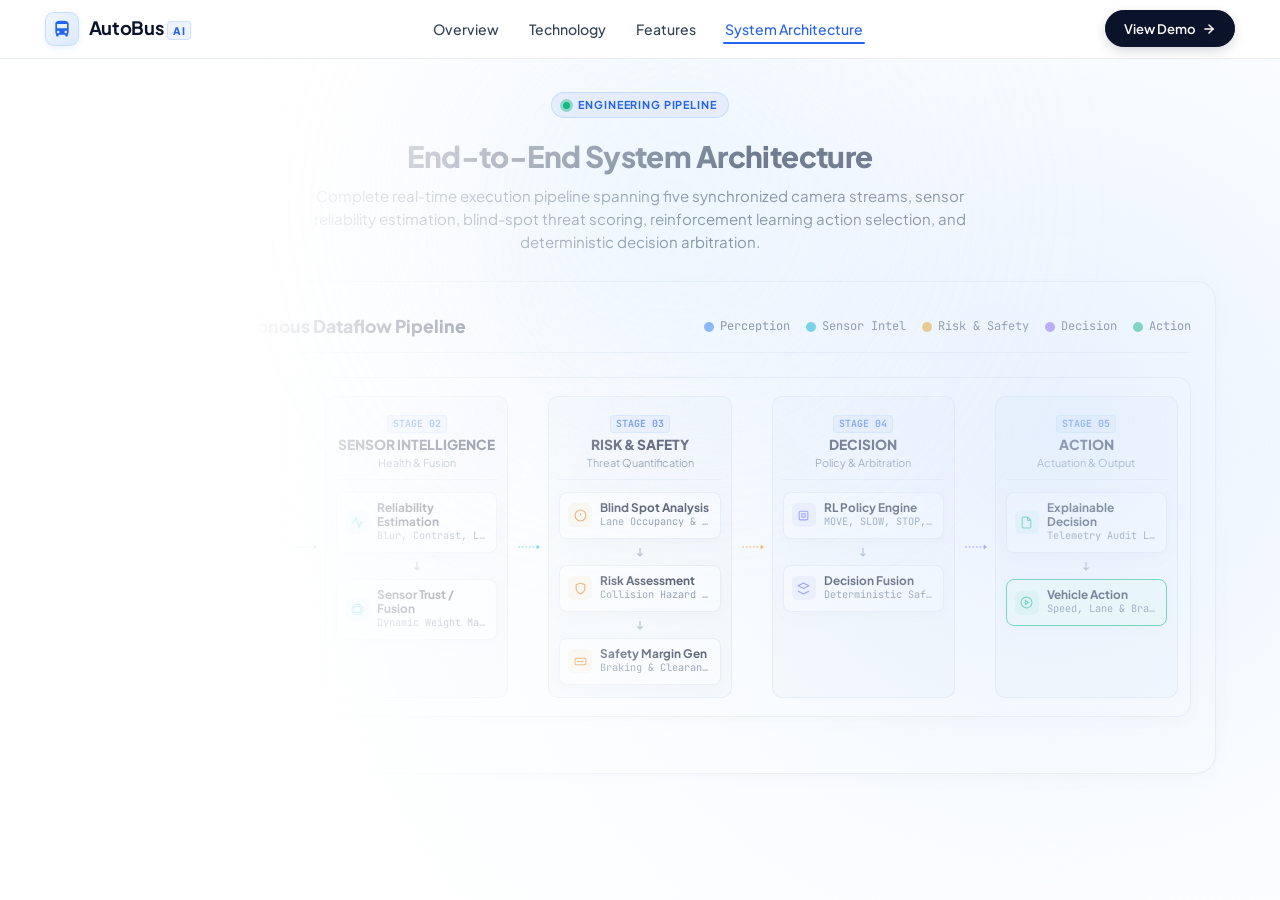
==== web_flask/static/architecture.html @ 1cea5239 "feat: finalised landing page" ====
<!DOCTYPE html>
<html lang="en" class="standalone-page-html">
<head>
  <meta charset="UTF-8">
  <meta name="viewport" content="width=device-width, initial-scale=1.0">
  <title>AutoBus AI — End-to-End System Architecture</title>
  <meta name="description" content="End-to-end engineering architecture pipeline for AutoBus AI: 5 camera feeds, YOLOv8 detection, ByteTrack tracking, sensor reliability estimation, trust fusion, blind spot risk, RL policy, decision fusion, and vehicle actuation.">
  <link rel="icon" href="data:image/svg+xml,<svg xmlns=%22http://www.w3.org/2000/svg%22 viewBox=%220 0 24 24%22 fill=%22%232563eb%22><path d=%22M4 16c0 .88.39 1.67 1 2.22V20c0 .55.45 1 1 1h1c.55 0 1-.45 1-1v-1h8v1c0 .55.45 1 1 1h1c.55 0 1-.45 1-1v-1.78c.61-.55 1-1.34 1-2.22V6c0-3.5-3.58-4-8-4s-8 .5-8 4v10zm3.5 1c-.83 0-1.5-.67-1.5-1.5S6.67 14 7.5 14s1.5.67 1.5 1.5S8.33 17 7.5 17zm9 0c-.83 0-1.5-.67-1.5-1.5s.67-1.5 1.5-1.5 1.5.67 1.5 1.5-.67 1.5-1.5 1.5zm1.5-6H6V6h12v5z%22/></svg>">
  <link rel="preconnect" href="https://fonts.googleapis.com">
  <link rel="preconnect" href="https://fonts.gstatic.com" crossorigin>
  <link href="https://fonts.googleapis.com/css2?family=JetBrains+Mono:wght@400;500;600;700&family=Plus+Jakarta+Sans:wght@300;400;500;600;700;800&display=swap" rel="stylesheet">
  <link rel="stylesheet" href="css/style.css">
  <style>
    /* Dedicated Architecture Page Enhancements */
    .arch-flow-diagram-wrapper {
      background: #ffffff;
      border: 1px solid var(--border-subtle);
      border-radius: 20px;
      padding: 32px 24px;
      box-shadow: var(--shadow-subtle);
      margin-bottom: 48px;
    }
    .arch-stage-banner {
      display: flex;
      align-items: center;
      justify-content: space-between;
      margin-bottom: 24px;
      padding-bottom: 12px;
      border-bottom: 1px solid var(--border-subtle);
    }
    .arch-stage-banner-title {
      font-size: 1.1rem;
      font-weight: 800;
      color: var(--text-primary);
      display: flex;
      align-items: center;
      gap: 10px;
    }
    .arch-legend-bar {
      display: flex;
      gap: 16px;
      align-items: center;
    }
    .legend-item {
      display: flex;
      align-items: center;
      gap: 6px;
      font-size: 0.75rem;
      font-family: var(--font-mono);
      color: var(--text-secondary);
    }
    .legend-dot {
      width: 10px;
      height: 10px;
      border-radius: 50%;
    }
    .legend-dot.blue { background: #3b82f6; }
    .legend-dot.cyan { background: #06b6d4; }
    .legend-dot.amber { background: #f59e0b; }
    .legend-dot.violet { background: #8b5cf6; }
    .legend-dot.emerald { background: #10b981; }

    /* Extended Stage Cards for Standalone Architecture */
    .arch-full-grid {
      display: grid;
      grid-template-columns: repeat(5, 1fr);
      gap: 16px;
      align-items: stretch;
      margin-bottom: 32px;
    }
    @media (max-width: 1024px) {
      .arch-full-grid {
        grid-template-columns: 1fr;
      }
    }
  </style>
</head>
<body class="standalone-page">
  <div class="page-background"></div>

  <!-- Navbar -->
  <header class="navbar">
    <a href="/" class="nav-brand">
      <div class="brand-icon-wrapper">
        <svg viewBox="0 0 24 24" fill="currentColor">
          <path d="M4 16c0 .88.39 1.67 1 2.22V20c0 .55.45 1 1 1h1c.55 0 1-.45 1-1v-1h8v1c0 .55.45 1 1 1h1c.55 0 1-.45 1-1v-1.78c.61-.55 1-1.34 1-2.22V6c0-3.5-3.58-4-8-4s-8 .5-8 4v10zm3.5 1c-.83 0-1.5-.67-1.5-1.5S6.67 14 7.5 14s1.5.67 1.5 1.5S8.33 17 7.5 17zm9 0c-.83 0-1.5-.67-1.5-1.5s.67-1.5 1.5-1.5 1.5.67 1.5 1.5-.67 1.5-1.5 1.5zm1.5-6H6V6h12v5z"/>
        </svg>
      </div>
      <span class="brand-text">AutoBus <span class="brand-ai-badge">AI</span></span>
    </a>

    <nav>
      <ul class="nav-links">
        <li><a href="/" class="nav-link">Overview</a></li>
        <li><a href="/static/technology.html" class="nav-link">Technology</a></li>
        <li><a href="/static/features.html" class="nav-link">Features</a></li>
        <li><a href="/static/architecture.html" class="nav-link active">System Architecture</a></li>
      </ul>
    </nav>

    <div class="nav-actions">
      <a href="/demo" class="btn-nav-demo">
        <span>View Demo</span>
        <svg viewBox="0 0 24 24" fill="none" stroke="currentColor" stroke-width="2.5" stroke-linecap="round" stroke-linejoin="round">
          <line x1="5" y1="12" x2="19" y2="12"></line>
          <polyline points="12 5 19 12 12 19"></polyline>
        </svg>
      </a>
    </div>
  </header>

  <!-- Main Content -->
  <main class="standalone-container">
    <div class="standalone-header">
      <div class="hero-badge">
        <span class="pulse-dot"></span>
        <span class="badge-text">ENGINEERING PIPELINE</span>
      </div>
      <h1 class="standalone-title">End-to-End System Architecture</h1>
      <p class="standalone-subtitle">
        Complete real-time execution pipeline spanning five synchronized camera streams, sensor reliability estimation, blind-spot threat scoring, reinforcement learning action selection, and deterministic decision arbitration.
      </p>
    </div>

    <!-- Complete Visual 5-Group Pipeline Container -->
    <div class="arch-flow-diagram-wrapper">
      <div class="arch-stage-banner">
        <div class="arch-stage-banner-title">
          <svg width="20" height="20" viewBox="0 0 24 24" fill="none" stroke="currentColor" stroke-width="2.5" color="#2563eb">
            <polyline points="22 12 18 12 15 21 9 3 6 12 2 12"></polyline>
          </svg>
          5-Stage Synchronous Dataflow Pipeline
        </div>
        <div class="arch-legend-bar">
          <span class="legend-item"><span class="legend-dot blue"></span> Perception</span>
          <span class="legend-item"><span class="legend-dot cyan"></span> Sensor Intel</span>
          <span class="legend-item"><span class="legend-dot amber"></span> Risk & Safety</span>
          <span class="legend-item"><span class="legend-dot violet"></span> Decision</span>
          <span class="legend-item"><span class="legend-dot emerald"></span> Action</span>
        </div>
      </div>

      <!-- 5 Major Groups Grid -->
      <div class="arch-pipeline-container" style="display: flex; gap: 8px;">

        <!-- 1. PERCEPTION -->
        <div class="arch-stage-card">
          <div class="arch-stage-header">
            <span class="stage-pill">STAGE 01</span>
            <h4 class="stage-title">PERCEPTION</h4>
            <span class="stage-caption">Multi-View Sensing</span>
          </div>
          <div class="arch-nodes-group">
            <!-- 5 Camera Feeds -->
            <div class="arch-node">
              <div class="node-icon blue">
                <svg viewBox="0 0 24 24" fill="none" stroke="currentColor" stroke-width="2">
                  <circle cx="12" cy="12" r="3"></circle>
                  <path d="M3 7V5a2 2 0 0 1 2-2h2M17 3h2a2 2 0 0 1 2 2v2M21 17v2a2 2 0 0 1-2 2h-2M7 21H5a2 2 0 0 1-2-2v-2"></path>
                </svg>
              </div>
              <div class="node-details">
                <span class="node-name">5 Camera Feeds</span>
                <span class="node-sub">Front, FL, FR, RL, RR</span>
              </div>
            </div>
            <div class="arch-flow-arrow"><svg viewBox="0 0 24 24"><path d="M12 4v16m0 0l-5-5m5 5l5-5" stroke="currentColor" stroke-width="2.5" fill="none"/></svg></div>
            <!-- Object Detection -->
            <div class="arch-node">
              <div class="node-icon blue">
                <svg viewBox="0 0 24 24" fill="none" stroke="currentColor" stroke-width="2">
                  <rect x="3" y="3" width="18" height="18" rx="2"></rect>
                  <circle cx="8.5" cy="8.5" r="1.5"></circle>
                  <polyline points="21 15 16 10 5 21"></polyline>
                </svg>
              </div>
              <div class="node-details">
                <span class="node-name">Object Detection</span>
                <span class="node-sub">YOLOv8 Inference</span>
              </div>
            </div>
            <div class="arch-flow-arrow"><svg viewBox="0 0 24 24"><path d="M12 4v16m0 0l-5-5m5 5l5-5" stroke="currentColor" stroke-width="2.5" fill="none"/></svg></div>
            <!-- Object Tracking -->
            <div class="arch-node">
              <div class="node-icon blue">
                <svg viewBox="0 0 24 24" fill="none" stroke="currentColor" stroke-width="2">
                  <polyline points="22 12 18 12 15 21 9 3 6 12 2 12"></polyline>
                </svg>
              </div>
              <div class="node-details">
                <span class="node-name">Object Tracking</span>
                <span class="node-sub">ByteTrack Association</span>
              </div>
            </div>
          </div>
        </div>

        <!-- Connector 1 -> 2 -->
        <div class="stage-pipeline-arrow">
          <svg viewBox="0 0 60 40" class="flow-svg-line">
            <line x1="5" y1="20" x2="55" y2="20" stroke="#3b82f6" stroke-width="3" stroke-dasharray="5,4" class="anim-flow"/>
            <polygon points="52,14 60,20 52,26" fill="#3b82f6"/>
          </svg>
        </div>

        <!-- 2. SENSOR INTELLIGENCE -->
        <div class="arch-stage-card">
          <div class="arch-stage-header">
            <span class="stage-pill">STAGE 02</span>
            <h4 class="stage-title">SENSOR INTELLIGENCE</h4>
            <span class="stage-caption">Health & Fusion</span>
          </div>
          <div class="arch-nodes-group">
            <!-- Sensor Reliability Estimation -->
            <div class="arch-node">
              <div class="node-icon cyan">
                <svg viewBox="0 0 24 24" fill="none" stroke="currentColor" stroke-width="2">
                  <path d="M22 12h-4l-3 9L9 3l-3 9H2"></path>
                </svg>
              </div>
              <div class="node-details">
                <span class="node-name">Reliability Estimation</span>
                <span class="node-sub">Blur, Contrast, Luminance</span>
              </div>
            </div>
            <div class="arch-flow-arrow"><svg viewBox="0 0 24 24"><path d="M12 4v16m0 0l-5-5m5 5l5-5" stroke="currentColor" stroke-width="2.5" fill="none"/></svg></div>
            <!-- Sensor Trust / Fusion -->
            <div class="arch-node">
              <div class="node-icon cyan">
                <svg viewBox="0 0 24 24" fill="none" stroke="currentColor" stroke-width="2">
                  <circle cx="12" cy="12" r="10"></circle>
                  <circle cx="12" cy="12" r="6"></circle>
                </svg>
              </div>
              <div class="node-details">
                <span class="node-name">Sensor Trust / Fusion</span>
                <span class="node-sub">Dynamic Weight Matrix</span>
              </div>
            </div>
          </div>
        </div>

        <!-- Connector 2 -> 3 -->
        <div class="stage-pipeline-arrow">
          <svg viewBox="0 0 60 40" class="flow-svg-line">
            <line x1="5" y1="20" x2="55" y2="20" stroke="#06b6d4" stroke-width="3" stroke-dasharray="5,4" class="anim-flow"/>
            <polygon points="52,14 60,20 52,26" fill="#06b6d4"/>
          </svg>
        </div>

        <!-- 3. RISK & SAFETY -->
        <div class="arch-stage-card">
          <div class="arch-stage-header">
            <span class="stage-pill">STAGE 03</span>
            <h4 class="stage-title">RISK & SAFETY</h4>
            <span class="stage-caption">Threat Quantification</span>
          </div>
          <div class="arch-nodes-group">
            <!-- Blind Spot Analysis -->
            <div class="arch-node">
              <div class="node-icon amber">
                <svg viewBox="0 0 24 24" fill="none" stroke="currentColor" stroke-width="2">
                  <circle cx="12" cy="12" r="10"></circle>
                  <line x1="12" y1="8" x2="12" y2="12"></line>
                </svg>
              </div>
              <div class="node-details">
                <span class="node-name">Blind Spot Analysis</span>
                <span class="node-sub">Lane Occupancy & TTC</span>
              </div>
            </div>
            <div class="arch-flow-arrow"><svg viewBox="0 0 24 24"><path d="M12 4v16m0 0l-5-5m5 5l5-5" stroke="currentColor" stroke-width="2.5" fill="none"/></svg></div>
            <!-- Risk Assessment -->
            <div class="arch-node">
              <div class="node-icon amber">
                <svg viewBox="0 0 24 24" fill="none" stroke="currentColor" stroke-width="2">
                  <path d="M12 22s8-4 8-10V5l-8-3-8 3v7c0 6 8 10 8 10z"></path>
                </svg>
              </div>
              <div class="node-details">
                <span class="node-name">Risk Assessment</span>
                <span class="node-sub">Collision Hazard Index</span>
              </div>
            </div>
            <div class="arch-flow-arrow"><svg viewBox="0 0 24 24"><path d="M12 4v16m0 0l-5-5m5 5l5-5" stroke="currentColor" stroke-width="2.5" fill="none"/></svg></div>
            <!-- Safety Margin Generation -->
            <div class="arch-node">
              <div class="node-icon amber">
                <svg viewBox="0 0 24 24" fill="none" stroke="currentColor" stroke-width="2">
                  <rect x="2" y="6" width="20" height="12" rx="2"></rect>
                  <line x1="6" y1="12" x2="18" y2="12"></line>
                </svg>
              </div>
              <div class="node-details">
                <span class="node-name">Safety Margin Gen</span>
                <span class="node-sub">Braking & Clearance Buffer</span>
              </div>
            </div>
          </div>
        </div>

        <!-- Connector 3 -> 4 -->
        <div class="stage-pipeline-arrow">
          <svg viewBox="0 0 60 40" class="flow-svg-line">
            <line x1="5" y1="20" x2="55" y2="20" stroke="#f59e0b" stroke-width="3" stroke-dasharray="5,4" class="anim-flow"/>
            <polygon points="52,14 60,20 52,26" fill="#f59e0b"/>
          </svg>
        </div>

        <!-- 4. DECISION -->
        <div class="arch-stage-card">
          <div class="arch-stage-header">
            <span class="stage-pill">STAGE 04</span>
            <h4 class="stage-title">DECISION</h4>
            <span class="stage-caption">Policy & Arbitration</span>
          </div>
          <div class="arch-nodes-group">
            <!-- Reinforcement Learning Policy -->
            <div class="arch-node">
              <div class="node-icon violet">
                <svg viewBox="0 0 24 24" fill="none" stroke="currentColor" stroke-width="2">
                  <rect x="4" y="4" width="16" height="16" rx="2"></rect>
                  <rect x="9" y="9" width="6" height="6"></rect>
                </svg>
              </div>
              <div class="node-details">
                <span class="node-name">RL Policy Engine</span>
                <span class="node-sub">MOVE, SLOW, STOP, CH_L/R</span>
              </div>
            </div>
            <div class="arch-flow-arrow"><svg viewBox="0 0 24 24"><path d="M12 4v16m0 0l-5-5m5 5l5-5" stroke="currentColor" stroke-width="2.5" fill="none"/></svg></div>
            <!-- Decision Fusion -->
            <div class="arch-node">
              <div class="node-icon violet">
                <svg viewBox="0 0 24 24" fill="none" stroke="currentColor" stroke-width="2">
                  <polygon points="12 2 2 7 12 12 22 7 12 2"></polygon>
                  <polyline points="2 17 12 22 22 17"></polyline>
                </svg>
              </div>
              <div class="node-details">
                <span class="node-name">Decision Fusion</span>
                <span class="node-sub">Deterministic Safety Gate</span>
              </div>
            </div>
          </div>
        </div>

        <!-- Connector 4 -> 5 -->
        <div class="stage-pipeline-arrow">
          <svg viewBox="0 0 60 40" class="flow-svg-line">
            <line x1="5" y1="20" x2="55" y2="20" stroke="#6366f1" stroke-width="3" stroke-dasharray="5,4" class="anim-flow"/>
            <polygon points="52,14 60,20 52,26" fill="#6366f1"/>
          </svg>
        </div>

        <!-- 5. ACTION -->
        <div class="arch-stage-card">
          <div class="arch-stage-header">
            <span class="stage-pill">STAGE 05</span>
            <h4 class="stage-title">ACTION</h4>
            <span class="stage-caption">Actuation & Output</span>
          </div>
          <div class="arch-nodes-group">
            <!-- Explainable Decision -->
            <div class="arch-node">
              <div class="node-icon emerald">
                <svg viewBox="0 0 24 24" fill="none" stroke="currentColor" stroke-width="2">
                  <path d="M14 2H6a2 2 0 0 0-2 2v16a2 2 0 0 0 2 2h12a2 2 0 0 0 2-2V8z"></path>
                  <polyline points="14 2 14 8 20 8"></polyline>
                </svg>
              </div>
              <div class="node-details">
                <span class="node-name">Explainable Decision</span>
                <span class="node-sub">Telemetry Audit Log</span>
              </div>
            </div>
            <div class="arch-flow-arrow"><svg viewBox="0 0 24 24"><path d="M12 4v16m0 0l-5-5m5 5l5-5" stroke="currentColor" stroke-width="2.5" fill="none"/></svg></div>
            <!-- Vehicle Action -->
            <div class="arch-node highlight-action">
              <div class="node-icon emerald">
                <svg viewBox="0 0 24 24" fill="none" stroke="currentColor" stroke-width="2">
                  <circle cx="12" cy="12" r="10"></circle>
                  <polygon points="10 8 16 12 10 16 10 8"></polygon>
                </svg>
              </div>
              <div class="node-details">
                <span class="node-name">Vehicle Action</span>
                <span class="node-sub">Speed, Lane & Braking</span>
              </div>
            </div>
          </div>
        </div>

      </div>
    </div>

  </main>
</body>
</html>
---- web_flask/static/css/style.css ----
/* ==============================================================================
   AutoBus AI - Autonomous Urban Bus Perception & Decision System
   Premium Single-Screen Landing Page Styles
   Aesthetic: AI Research / Computer Vision / Future Mobility
   Desktop Target: 100vh Non-Scrollable Single Viewport
   ============================================================================== */

@import url('https://fonts.googleapis.com/css2?family=Plus+Jakarta+Sans:wght@300;400;500;600;700;800&family=JetBrains+Mono:wght@400;500;600&display=swap');

:root {
  /* Color Palette */
  --bg-primary: #ffffff;
  --bg-subtle: #f8fafc;
  --bg-pale-blue: #f0f7ff;
  --bg-haze: rgba(224, 242, 254, 0.45);
  
  --text-primary: #0b132b;
  --text-secondary: #334155;
  --text-muted: #64748b;
  --text-light: #94a3b8;
  
  --border-subtle: rgba(226, 232, 240, 0.85);
  --border-glass: rgba(255, 255, 255, 0.6);
  --border-tech: rgba(59, 130, 246, 0.25);
  
  /* Technology Accents */
  --accent-blue: #2563eb;
  --accent-blue-light: #3b82f6;
  --accent-cyan: #06b6d4;
  --accent-cyan-light: #38bdf8;
  --accent-violet: #6366f1;
  --accent-violet-deep: #7c3aed;
  --accent-emerald: #10b981;
  
  /* Glass Surfaces */
  --glass-white: rgba(255, 255, 255, 0.8);
  --glass-white-card: rgba(255, 255, 255, 0.92);
  --glass-navy: rgba(11, 19, 43, 0.78);
  --glass-navy-border: rgba(99, 102, 241, 0.35);
  
  /* Gradients */
  --grad-primary-btn: linear-gradient(135deg, #1d4ed8 0%, #3b82f6 50%, #6366f1 100%);
  --grad-headline: linear-gradient(135deg, #1d4ed8 0%, #4f46e5 55%, #7c3aed 100%);
  --grad-badge: linear-gradient(135deg, rgba(37, 99, 235, 0.08) 0%, rgba(99, 102, 241, 0.08) 100%);
  --grad-atmospheric: radial-gradient(circle at 82% 48%, rgba(219, 234, 254, 0.65) 0%, rgba(238, 246, 255, 0.35) 35%, #ffffff 70%);
  
  /* Shadows */
  --shadow-subtle: 0 4px 20px -2px rgba(15, 23, 42, 0.04), 0 2px 6px -1px rgba(15, 23, 42, 0.02);
  --shadow-card: 0 10px 25px -4px rgba(15, 23, 42, 0.05), 0 4px 10px -2px rgba(15, 23, 42, 0.02);
  --shadow-primary-btn: 0 8px 24px -4px rgba(37, 99, 235, 0.32);
  
  /* Typography */
  --font-sans: 'Plus Jakarta Sans', -apple-system, BlinkMacSystemFont, 'Segoe UI', Roboto, sans-serif;
  --font-mono: 'JetBrains Mono', monospace;
}

/* ==============================================================================
   RESET & VIEWPORT ENFORCEMENT
   ============================================================================== */

*, *::before, *::after {
  box-sizing: border-box;
  margin: 0;
  padding: 0;
  -webkit-font-smoothing: antialiased;
  -moz-osx-font-smoothing: grayscale;
}

html, body {
  width: 100%;
  min-height: 100vh;
  overflow-x: hidden;
  background-color: var(--bg-primary);
  font-family: var(--font-sans);
  color: var(--text-primary);
  line-height: 1.45;
  position: relative;
  scroll-behavior: smooth;
}

/* Base Atmospheric Mesh Background */
.page-background {
  position: fixed;
  inset: 0;
  background: var(--grad-atmospheric);
  z-index: 0;
  pointer-events: none;
}

.page-background::before {
  content: "";
  position: absolute;
  top: -10%;
  right: 15%;
  width: 65vw;
  height: 65vh;
  background: radial-gradient(circle, rgba(186, 230, 253, 0.25) 0%, rgba(224, 231, 255, 0.15) 40%, transparent 70%);
  filter: blur(60px);
  pointer-events: none;
}

/* Master App Container: Exact 100vh Layout */
.app-container {
  position: relative;
  z-index: 1;
  width: 100%;
  min-height: 100vh;
  display: flex;
  flex-direction: column;
}

/* ==============================================================================
   TOP NAVIGATION
   ============================================================================== */

.navbar {
  width: 100%;
  height: clamp(52px, 6.5vh, 68px);
  padding: 0 clamp(20px, 3.5vw, 48px);
  display: flex;
  align-items: center;
  justify-content: space-between;
  background: rgba(255, 255, 255, 0.92);
  backdrop-filter: blur(16px);
  -webkit-backdrop-filter: blur(16px);
  border-bottom: 1px solid rgba(226, 232, 240, 0.7);
  flex-shrink: 0;
  position: sticky;
  top: 0;
  z-index: 1000;
}

/* Brand */
.nav-brand {
  display: flex;
  align-items: center;
  gap: 10px;
  text-decoration: none;
  cursor: pointer;
}

.brand-icon-wrapper {
  width: 34px;
  height: 34px;
  border-radius: 9px;
  background: linear-gradient(135deg, #eff6ff 0%, #dbeafe 100%);
  border: 1px solid rgba(191, 219, 254, 0.8);
  display: flex;
  align-items: center;
  justify-content: center;
  color: var(--accent-blue);
  box-shadow: 0 2px 8px -2px rgba(37, 99, 235, 0.15);
}

.brand-icon-wrapper svg {
  width: 20px;
  height: 20px;
}

.brand-text {
  font-size: 1.15rem;
  font-weight: 700;
  letter-spacing: -0.02em;
  color: var(--text-primary);
  display: flex;
  align-items: baseline;
  gap: 4px;
}

.brand-ai-badge {
  font-size: 0.65rem;
  font-weight: 800;
  padding: 1px 5px;
  border-radius: 4px;
  background: rgba(37, 99, 235, 0.08);
  color: var(--accent-blue);
  letter-spacing: 0.04em;
  text-transform: uppercase;
  border: 1px solid rgba(191, 219, 254, 0.7);
}

/* Nav Menu Items */
.nav-links {
  display: flex;
  align-items: center;
  gap: clamp(14px, 2vw, 32px);
  list-style: none;
}

.nav-link {
  font-size: 0.88rem;
  font-weight: 500;
  color: var(--text-secondary);
  text-decoration: none;
  transition: all 0.2s ease;
  position: relative;
  padding: 6px 2px;
  cursor: pointer;
}

.nav-link:hover, .nav-link.active {
  color: var(--accent-blue);
}

.nav-link::after {
  content: "";
  position: absolute;
  bottom: 0;
  left: 0;
  width: 0%;
  height: 2px;
  background: var(--accent-blue);
  border-radius: 2px;
  transition: width 0.2s cubic-bezier(0.16, 1, 0.3, 1);
}

.nav-link:hover::after, .nav-link.active::after {
  width: 100%;
}

/* Right CTA */
.nav-actions {
  display: flex;
  align-items: center;
  gap: 12px;
}

.btn-nav-demo {
  display: inline-flex;
  align-items: center;
  gap: 6px;
  padding: clamp(6px, 0.9vh, 9px) clamp(14px, 1.4vw, 20px);
  border-radius: 9999px;
  background: var(--text-primary);
  color: #ffffff;
  font-size: 0.82rem;
  font-weight: 600;
  text-decoration: none;
  border: 1px solid var(--text-primary);
  box-shadow: 0 4px 14px -3px rgba(11, 19, 43, 0.25);
  transition: all 0.25s ease;
  cursor: pointer;
}

.btn-nav-demo:hover {
  background: #1e293b;
  transform: translateY(-1px);
  box-shadow: 0 6px 18px -3px rgba(11, 19, 43, 0.32);
}

.btn-nav-demo svg {
  width: 14px;
  height: 14px;
  transition: transform 0.2s ease;
}

.btn-nav-demo:hover svg {
  transform: translateX(3px);
}

/* ==============================================================================
   HERO AREA (TWO-COLUMN SPLIT: CONTENT LEFT, 16:9 VIDEO RIGHT)
   ============================================================================== */

.hero-section {
  flex: none;
  width: 100%;
  height: calc(100vh - clamp(52px, 6.5vh, 68px));
  max-height: calc(100vh - clamp(52px, 6.5vh, 68px));
  display: flex;
  flex-direction: row;
  align-items: stretch;
  justify-content: space-between;
  position: relative;
  overflow: hidden;
}

/* ==============================================================================
   LEFT HERO: CONTENT & INTELLIGENCE FEATURES (~42-45%)
   ============================================================================== */

.hero-left-wrapper {
  position: relative;
  z-index: 100;
  flex: 0 0 clamp(400px, 44vw, 560px);
  max-width: 560px;
  min-width: 380px;
  height: 100%;
  display: flex;
  flex-direction: column;
  justify-content: center;
  padding: clamp(12px, 2.5vh, 28px) clamp(24px, 3.5vw, 48px);
  background: transparent;
  pointer-events: auto;
}

/* Category Badge */
.hero-badge {
  display: inline-flex;
  align-items: center;
  gap: 8px;
  padding: clamp(3px, 0.5vh, 5px) clamp(10px, 0.9vw, 13px);
  background: var(--grad-badge);
  border: 1px solid rgba(191, 219, 254, 0.85);
  border-radius: 9999px;
  width: fit-content;
  margin-bottom: clamp(10px, 1.8vh, 18px);
  backdrop-filter: blur(8px);
}

.pulse-dot {
  width: 7px;
  height: 7px;
  border-radius: 50%;
  background-color: var(--accent-emerald);
  position: relative;
}

.pulse-dot::after {
  content: "";
  position: absolute;
  inset: -3px;
  border-radius: 50%;
  background-color: rgba(16, 185, 129, 0.4);
  animation: pulse-ring 2s cubic-bezier(0.24, 0, 0.38, 1) infinite;
}

@keyframes pulse-ring {
  0% { transform: scale(0.9); opacity: 0.8; }
  50% { transform: scale(2.0); opacity: 0; }
  100% { transform: scale(2.0); opacity: 0; }
}

.badge-text {
  font-size: clamp(0.68rem, 0.75vw, 0.76rem);
  font-weight: 700;
  letter-spacing: 0.08em;
  color: var(--accent-blue);
  text-transform: uppercase;
}

/* Main Headline */
.hero-title {
  font-size: clamp(2rem, 3.2vw, 3.2rem);
  font-weight: 800;
  line-height: 1.08;
  letter-spacing: -0.035em;
  color: var(--text-primary);
  margin-bottom: clamp(10px, 1.8vh, 16px);
}

.hero-title-line {
  display: block;
}

.gradient-text {
  background: var(--grad-headline);
  -webkit-background-clip: text;
  -webkit-text-fill-color: transparent;
  display: inline-block;
}

/* Supporting Paragraph */
.hero-description {
  font-size: clamp(0.85rem, 0.95vw, 0.96rem);
  color: var(--text-secondary);
  line-height: 1.5;
  font-weight: 400;
  margin-bottom: clamp(14px, 2.4vh, 22px);
  max-width: 520px;
}

/* Action Buttons */
.hero-actions {
  display: flex;
  align-items: center;
  gap: clamp(10px, 1vw, 14px);
  margin-bottom: clamp(14px, 2.5vh, 24px);
}

.btn-primary {
  display: inline-flex;
  align-items: center;
  gap: 8px;
  padding: clamp(8px, 1.1vh, 12px) clamp(16px, 1.6vw, 24px);
  border-radius: 9999px;
  background: var(--grad-primary-btn);
  color: #ffffff;
  font-size: clamp(0.82rem, 0.88vw, 0.92rem);
  font-weight: 600;
  text-decoration: none;
  border: none;
  box-shadow: var(--shadow-primary-btn);
  transition: all 0.25s cubic-bezier(0.16, 1, 0.3, 1);
  cursor: pointer;
}

.btn-primary:hover {
  transform: translateY(-2px);
  box-shadow: 0 12px 28px -4px rgba(37, 99, 235, 0.45);
}

.btn-primary svg {
  width: 15px;
  height: 15px;
  transition: transform 0.2s ease;
}

.btn-primary:hover svg {
  transform: translateX(4px);
}

.btn-secondary {
  display: inline-flex;
  align-items: center;
  gap: 8px;
  padding: clamp(8px, 1.1vh, 12px) clamp(16px, 1.6vw, 24px);
  border-radius: 9999px;
  background: rgba(255, 255, 255, 0.9);
  color: var(--text-primary);
  font-size: clamp(0.82rem, 0.88vw, 0.92rem);
  font-weight: 600;
  text-decoration: none;
  border: 1px solid var(--border-subtle);
  box-shadow: var(--shadow-subtle);
  backdrop-filter: blur(8px);
  transition: all 0.25s ease;
  cursor: pointer;
}

.btn-secondary:hover {
  background: #ffffff;
  border-color: rgba(148, 163, 184, 0.6);
  transform: translateY(-2px);
  box-shadow: var(--shadow-card);
}

/* Feature Cards 2x2 Grid (Ultra-Compact Viewport Fit) */
.feature-grid {
  display: grid;
  grid-template-columns: repeat(2, 1fr);
  gap: clamp(8px, 1vh, 12px);
  max-width: 520px;
}

.feature-card {
  background: var(--glass-white-card);
  backdrop-filter: blur(12px);
  -webkit-backdrop-filter: blur(12px);
  border: 1px solid var(--border-subtle);
  border-radius: 11px;
  padding: clamp(8px, 1.1vh, 12px) clamp(10px, 1.1vw, 14px);
  box-shadow: var(--shadow-subtle);
  display: flex;
  align-items: flex-start;
  gap: 10px;
  transition: all 0.25s cubic-bezier(0.16, 1, 0.3, 1);
  cursor: pointer;
}

.feature-card:hover {
  transform: translateY(-2px);
  border-color: rgba(191, 219, 254, 0.9);
  background: rgba(255, 255, 255, 0.98);
  box-shadow: var(--shadow-card);
}

.card-icon {
  width: 28px;
  height: 28px;
  border-radius: 7px;
  display: flex;
  align-items: center;
  justify-content: center;
  flex-shrink: 0;
}

.card-icon.blue {
  background: rgba(37, 99, 235, 0.08);
  color: var(--accent-blue);
  border: 1px solid rgba(191, 219, 254, 0.6);
}

.card-icon.cyan {
  background: rgba(6, 182, 212, 0.08);
  color: var(--accent-cyan);
  border: 1px solid rgba(165, 243, 252, 0.6);
}

.card-icon.violet {
  background: rgba(99, 102, 241, 0.08);
  color: var(--accent-violet);
  border: 1px solid rgba(199, 210, 254, 0.6);
}

.card-icon.emerald {
  background: rgba(16, 185, 129, 0.08);
  color: var(--accent-emerald);
  border: 1px solid rgba(167, 243, 208, 0.6);
}

.card-icon svg {
  width: 15px;
  height: 15px;
}

.card-content {
  display: flex;
  flex-direction: column;
}

.card-title {
  font-size: clamp(0.74rem, 0.8vw, 0.82rem);
  font-weight: 700;
  color: var(--text-primary);
  line-height: 1.25;
  margin-bottom: 2px;
}

.card-desc {
  font-size: clamp(0.66rem, 0.72vw, 0.74rem);
  color: var(--text-muted);
  line-height: 1.25;
}

/* ==============================================================================
   RIGHT HERO: CINEMATIC 16:9 VIDEO & SEAMLESS BLENDING (~55-58%)
   ============================================================================== */

.hero-right-wrapper {
  position: relative;
  z-index: 10;
  flex: 1 1 auto;
  height: 100%;
  width: 100%;
  display: flex;
  align-items: center;
  justify-content: flex-end;
  overflow: hidden;
  padding-right: 0;
}

/* 16:9 Video Canvas Frame */
.video-stage {
  position: relative;
  width: 100%;
  height: 100%;
  display: flex;
  align-items: center;
  justify-content: flex-end;
}

/* Native 16:9 Video Container */
.video-composition {
  position: relative;
  width: 100%;
  height: 100%;
  aspect-ratio: 16 / 9;
  max-height: calc(100vh - clamp(52px, 6.5vh, 68px));
  display: flex;
  align-items: center;
  justify-content: flex-end;
}

/* Actual Video Element: Native 16:9 preserved with crisp contrast and details */
.hero-video {
  width: 100%;
  height: 100%;
  object-fit: cover;
  object-position: center right;
  display: block;
  /* Very subtle, narrow edge mask:
     - 0 to 60px: soft edge dissolve
     - 60 to 100px: increasingly visible video
     - 100px onwards: 100% full clarity and solid opacity */
  -webkit-mask-image: linear-gradient(
    to right,
    transparent 0px,
    rgba(0, 0, 0, 0.3) 25px,
    rgba(0, 0, 0, 0.75) 60px,
    rgba(0, 0, 0, 0.95) 85px,
    #000000 100px
  );
  mask-image: linear-gradient(
    to right,
    transparent 0px,
    rgba(0, 0, 0, 0.3) 25px,
    rgba(0, 0, 0, 0.75) 60px,
    rgba(0, 0, 0, 0.95) 85px,
    #000000 100px
  );
}

/* ------------------------------------------------------------------------------
   SUBTLE NARROW CAMOUFLAGE (60-80px ONLY, BUS REMAINS 100% VISIBLE & SHARP)
   ------------------------------------------------------------------------------ */

.video-edge-blend {
  position: absolute;
  top: 0;
  left: 0;
  width: 70px;
  height: 100%;
  background: linear-gradient(
    to right,
    rgba(255, 255, 255, 0.8) 0px,
    rgba(240, 247, 255, 0.25) 35px,
    transparent 70px
  );
  pointer-events: none;
  z-index: 2;
}

/* Subtle Video Controls (Mute / Pause Toggle) */
.video-media-toggle {
  position: absolute;
  bottom: clamp(16px, 2.5vh, 32px);
  right: clamp(16px, 2.5vw, 36px);
  display: flex;
  align-items: center;
  gap: 8px;
  background: rgba(255, 255, 255, 0.85);
  backdrop-filter: blur(8px);
  border: 1px solid rgba(226, 232, 240, 0.8);
  border-radius: 9999px;
  padding: 4px 10px;
  z-index: 20;
  cursor: pointer;
  box-shadow: var(--shadow-subtle);
  transition: all 0.2s ease;
}

.video-media-toggle:hover {
  background: #ffffff;
  transform: translateY(-1px);
}

.video-media-toggle svg {
  width: 14px;
  height: 14px;
  color: var(--text-secondary);
}

.video-media-toggle span {
  font-size: 0.68rem;
  font-weight: 600;
  color: var(--text-secondary);
}

/* ==============================================================================
   INTERACTIVE ARCHITECTURE MODAL
   ============================================================================== */

.modal-overlay {
  position: fixed;
  inset: 0;
  background: rgba(11, 19, 43, 0.45);
  backdrop-filter: blur(10px);
  -webkit-backdrop-filter: blur(10px);
  z-index: 200;
  display: flex;
  align-items: center;
  justify-content: center;
  padding: 20px;
  opacity: 0;
  visibility: hidden;
  transition: all 0.25s cubic-bezier(0.16, 1, 0.3, 1);
}

.modal-overlay.active {
  opacity: 1;
  visibility: visible;
}

.modal-card {
  width: 96%;
  max-width: 1180px;
  max-height: 90vh;
  background: #ffffff;
  border-radius: 18px;
  box-shadow: 0 25px 50px -12px rgba(15, 23, 42, 0.35);
  border: 1px solid var(--border-subtle);
  overflow: hidden;
  display: flex;
  flex-direction: column;
  transform: scale(0.96) translateY(10px);
  transition: all 0.25s cubic-bezier(0.16, 1, 0.3, 1);
}

.modal-overlay.active .modal-card {
  transform: scale(1) translateY(0);
}

.modal-header {
  padding: 16px 24px;
  border-bottom: 1px solid rgba(226, 232, 240, 0.85);
  display: flex;
  align-items: center;
  justify-content: space-between;
  background: #ffffff;
  flex-shrink: 0;
}

.modal-title-group {
  display: flex;
  align-items: center;
  gap: 12px;
}

.modal-title {
  font-size: 1.15rem;
  font-weight: 700;
  color: var(--text-primary);
  display: flex;
  align-items: center;
  gap: 8px;
}

.modal-close-btn {
  background: transparent;
  border: none;
  color: var(--text-muted);
  width: 34px;
  height: 34px;
  border-radius: 8px;
  display: flex;
  align-items: center;
  justify-content: center;
  cursor: pointer;
  transition: all 0.2s ease;
}

.modal-close-btn:hover {
  background: #f1f5f9;
  color: var(--text-primary);
}

/* Modal Tab Bar */
.modal-tab-bar {
  display: flex;
  align-items: center;
  gap: 8px;
  padding: 10px 24px;
  background: #f8fafc;
  border-bottom: 1px solid rgba(226, 232, 240, 0.8);
  flex-shrink: 0;
  overflow-x: auto;
}

.modal-tab-btn {
  display: inline-flex;
  align-items: center;
  gap: 8px;
  padding: 8px 16px;
  border-radius: 9999px;
  background: #ffffff;
  border: 1px solid var(--border-subtle);
  color: var(--text-secondary);
  font-family: var(--font-sans);
  font-size: 0.85rem;
  font-weight: 600;
  cursor: pointer;
  transition: all 0.2s ease;
  white-space: nowrap;
}

.modal-tab-btn:hover {
  color: var(--accent-blue);
  border-color: rgba(147, 197, 253, 0.8);
}

.modal-tab-btn.active {
  background: var(--accent-blue);
  color: #ffffff;
  border-color: var(--accent-blue);
  box-shadow: 0 4px 12px -2px rgba(37, 99, 235, 0.35);
}

.modal-tab-btn .tab-pill {
  font-family: var(--font-mono);
  font-size: 0.68rem;
  font-weight: 700;
  padding: 1px 6px;
  border-radius: 9999px;
  background: rgba(15, 23, 42, 0.08);
}

.modal-tab-btn.active .tab-pill {
  background: rgba(255, 255, 255, 0.25);
  color: #ffffff;
}

.modal-tab-btn svg {
  width: 15px;
  height: 15px;
}

.modal-body {
  padding: 24px;
  overflow-y: auto;
  line-height: 1.6;
  flex: 1;
}

.modal-tab-pane {
  display: none;
}

.modal-tab-pane.active {
  display: block;
}

/* ==============================================================================
   TECHNOLOGY SHOWCASE (6 MODULES)
   ============================================================================== */

.tech-showcase-grid {
  display: grid;
  grid-template-columns: repeat(2, 1fr);
  gap: 22px;
  margin-top: 14px;
}

.tech-card {
  background: rgba(255, 255, 255, 0.95);
  border: 1px solid rgba(226, 232, 240, 0.9);
  border-radius: 14px;
  padding: 22px;
  box-shadow: 0 4px 16px -2px rgba(15, 23, 42, 0.04);
  display: flex;
  flex-direction: column;
  transition: all 0.25s cubic-bezier(0.16, 1, 0.3, 1);
}

.tech-card:hover {
  transform: translateY(-3px);
  border-color: rgba(147, 197, 253, 0.85);
  box-shadow: 0 12px 28px -4px rgba(37, 99, 235, 0.1);
}

.tech-card-header {
  display: flex;
  align-items: center;
  gap: 12px;
  margin-bottom: 12px;
}

.tech-icon-box {
  width: 38px;
  height: 38px;
  border-radius: 10px;
  display: flex;
  align-items: center;
  justify-content: center;
  flex-shrink: 0;
}

.tech-icon-box.blue { background: rgba(37, 99, 235, 0.1); color: var(--accent-blue); border: 1px solid rgba(191, 219, 254, 0.8); }
.tech-icon-box.red { background: rgba(239, 68, 68, 0.1); color: var(--accent-red); border: 1px solid rgba(254, 202, 202, 0.8); }
.tech-icon-box.amber { background: rgba(245, 158, 11, 0.1); color: #d97706; border: 1px solid rgba(253, 230, 138, 0.8); }
.tech-icon-box.cyan { background: rgba(6, 182, 212, 0.1); color: var(--accent-cyan); border: 1px solid rgba(165, 243, 252, 0.8); }
.tech-icon-box.violet { background: rgba(99, 102, 241, 0.1); color: var(--accent-violet); border: 1px solid rgba(199, 210, 254, 0.8); }
.tech-icon-box.emerald { background: rgba(16, 185, 129, 0.1); color: var(--accent-emerald); border: 1px solid rgba(167, 243, 208, 0.8); }

.tech-icon-box svg { width: 18px; height: 18px; }

.tech-tag {
  font-family: var(--font-mono);
  font-size: 0.68rem;
  font-weight: 700;
  color: var(--accent-blue);
  text-transform: uppercase;
}

.tech-title {
  font-size: 1.05rem;
  font-weight: 700;
  color: var(--text-primary);
}

.tech-desc {
  font-size: 0.85rem;
  color: var(--text-secondary);
  line-height: 1.5;
  margin-bottom: 14px;
}

.tech-visual-container {
  width: 100%;
  border-radius: 10px;
  overflow: hidden;
  border: 1px solid rgba(226, 232, 240, 0.85);
  background: #ffffff;
  margin-bottom: 14px;
}

.tech-svg {
  width: 100%;
  height: auto;
  display: block;
}

.tech-spec-bar {
  display: flex;
  flex-wrap: wrap;
  gap: 6px;
  margin-top: auto;
  padding-top: 8px;
  border-top: 1px solid rgba(241, 245, 249, 0.9);
}

.spec-pill {
  font-family: var(--font-mono);
  font-size: 0.68rem;
  font-weight: 600;
  color: var(--text-secondary);
  background: #f8fafc;
  border: 1px solid var(--border-subtle);
  border-radius: 4px;
  padding: 2px 7px;
}

/* ==============================================================================
   FEATURES PRESENTATION (6 CAPABILITIES)
   ============================================================================== */

.features-showcase-grid {
  display: grid;
  grid-template-columns: repeat(2, 1fr);
  gap: 22px;
  margin-top: 14px;
}

.feature-item-card {
  background: #ffffff;
  border: 1px solid var(--border-subtle);
  border-radius: 14px;
  overflow: hidden;
  box-shadow: 0 4px 16px -2px rgba(15, 23, 42, 0.04);
  display: flex;
  flex-direction: column;
  transition: all 0.25s ease;
}

.feature-item-card:hover {
  transform: translateY(-3px);
  border-color: rgba(59, 130, 246, 0.35);
  box-shadow: 0 12px 28px -4px rgba(37, 99, 235, 0.1);
}

.feature-item-media {
  position: relative;
  background: #f8fafc;
  border-bottom: 1px solid rgba(226, 232, 240, 0.8);
  padding: 12px;
}

.feature-media-badge {
  position: absolute;
  top: 10px;
  right: 10px;
  display: flex;
  align-items: center;
  gap: 5px;
  background: rgba(255, 255, 255, 0.92);
  border: 1px solid rgba(226, 232, 240, 0.85);
  border-radius: 9999px;
  padding: 2px 8px;
  font-family: var(--font-mono);
  font-size: 0.64rem;
  font-weight: 700;
  color: var(--text-secondary);
}

.indicator-live {
  width: 5px;
  height: 5px;
  border-radius: 50%;
  background-color: var(--accent-emerald);
}

.feature-vector-graphic {
  width: 100%;
  height: auto;
  display: block;
}

.feature-item-content {
  padding: 18px;
  display: flex;
  flex-direction: column;
  flex: 1;
}

.feature-badge-small {
  font-family: var(--font-mono);
  font-size: 0.68rem;
  font-weight: 700;
  color: var(--accent-blue);
  text-transform: uppercase;
  margin-bottom: 4px;
}

.feature-item-title {
  font-size: 1.08rem;
  font-weight: 700;
  color: var(--text-primary);
  margin-bottom: 8px;
}

.feature-item-desc {
  font-size: 0.85rem;
  color: var(--text-secondary);
  line-height: 1.5;
  margin-bottom: 12px;
}

.feature-bullets {
  list-style: none;
  display: flex;
  flex-direction: column;
  gap: 6px;
  margin-top: auto;
  padding-top: 10px;
  border-top: 1px solid rgba(241, 245, 249, 0.9);
}

.feature-bullets li {
  font-size: 0.8rem;
  color: var(--text-secondary);
  display: flex;
  align-items: center;
  gap: 6px;
}

.feature-bullets li::before {
  content: "";
  width: 5px;
  height: 5px;
  border-radius: 50%;
  background-color: var(--accent-blue);
  flex-shrink: 0;
}

/* ==============================================================================
   SYSTEM ARCHITECTURE PIPELINE (5 STAGES)
   ============================================================================== */

.arch-pipeline-container {
  display: flex;
  align-items: stretch;
  justify-content: space-between;
  gap: 8px;
  background: #ffffff;
  border: 1px solid var(--border-subtle);
  border-radius: 14px;
  padding: 18px 12px;
  box-shadow: 0 4px 16px -2px rgba(15, 23, 42, 0.04);
  overflow-x: auto;
  margin-top: 12px;
  margin-bottom: 24px;
}

.arch-stage-card {
  flex: 1 1 0;
  min-width: 170px;
  background: #f8fafc;
  border: 1px solid rgba(226, 232, 240, 0.9);
  border-radius: 10px;
  padding: 12px 10px;
  display: flex;
  flex-direction: column;
  transition: all 0.2s ease;
}

.arch-stage-card:hover {
  background: #ffffff;
  border-color: rgba(147, 197, 253, 0.8);
  box-shadow: 0 8px 18px -3px rgba(15, 23, 42, 0.06);
}

.arch-stage-header {
  text-align: center;
  margin-bottom: 12px;
  padding-bottom: 8px;
  border-bottom: 1px solid rgba(226, 232, 240, 0.8);
}

.stage-pill {
  display: inline-block;
  font-family: var(--font-mono);
  font-size: 0.62rem;
  font-weight: 700;
  color: var(--accent-blue);
  background: rgba(37, 99, 235, 0.08);
  border: 1px solid rgba(191, 219, 254, 0.7);
  border-radius: 4px;
  padding: 1px 5px;
  margin-bottom: 2px;
}

.stage-title {
  font-size: 0.86rem;
  font-weight: 800;
  color: var(--text-primary);
}

.stage-caption {
  font-size: 0.68rem;
  color: var(--text-muted);
  display: block;
}

.arch-nodes-group {
  display: flex;
  flex-direction: column;
  gap: 8px;
  flex: 1;
}

.arch-node {
  background: #ffffff;
  border: 1px solid var(--border-subtle);
  border-radius: 8px;
  padding: 8px;
  display: flex;
  align-items: center;
  gap: 8px;
  box-shadow: var(--shadow-subtle);
}

.arch-node.highlight-action {
  border: 1.5px solid var(--accent-emerald);
  background: #f0fdf4;
}

.node-icon {
  width: 24px;
  height: 24px;
  border-radius: 6px;
  display: flex;
  align-items: center;
  justify-content: center;
  flex-shrink: 0;
}

.node-icon.blue { background: rgba(37, 99, 235, 0.1); color: var(--accent-blue); }
.node-icon.cyan { background: rgba(6, 182, 212, 0.1); color: var(--accent-cyan); }
.node-icon.amber { background: rgba(245, 158, 11, 0.1); color: #d97706; }
.node-icon.violet { background: rgba(99, 102, 241, 0.1); color: var(--accent-violet); }
.node-icon.emerald { background: rgba(16, 185, 129, 0.1); color: var(--accent-emerald); }

.node-icon svg { width: 13px; height: 13px; }

.node-details {
  display: flex;
  flex-direction: column;
  overflow: hidden;
}

.node-name {
  font-size: 0.74rem;
  font-weight: 700;
  color: var(--text-primary);
  line-height: 1.2;
}

.node-sub {
  font-size: 0.64rem;
  color: var(--text-muted);
  font-family: var(--font-mono);
  white-space: nowrap;
  text-overflow: ellipsis;
  overflow: hidden;
}

.arch-flow-arrow {
  display: flex;
  justify-content: center;
  align-items: center;
  height: 10px;
  color: var(--text-light);
}

.arch-flow-arrow svg {
  width: 12px;
  height: 12px;
}

.stage-pipeline-arrow {
  display: flex;
  align-items: center;
  justify-content: center;
  flex-shrink: 0;
  width: 24px;
}

.flow-svg-line {
  width: 100%;
  height: 24px;
}

.anim-flow {
  animation: flowDash 1.2s linear infinite;
}

@keyframes flowDash {
  to {
    stroke-dashoffset: -18;
  }
}

/* Standalone Page Layout (Natural Browser Scrolling for Dedicated Pages) */
html.standalone-page-html,
html:has(body.standalone-page) {
  height: auto !important;
  min-height: 100% !important;
  max-height: none !important;
  overflow-y: auto !important;
  overflow-x: hidden !important;
}

body.standalone-page {
  height: auto !important;
  min-height: 100vh !important;
  max-height: none !important;
  overflow-y: auto !important;
  overflow-x: hidden !important;
  position: relative;
}

.standalone-container {
  max-width: 1200px;
  margin: 0 auto;
  padding: 32px 24px 64px;
}

.standalone-header {
  text-align: center;
  max-width: 680px;
  margin: 0 auto 28px;
}

.standalone-title {
  font-size: 1.85rem;
  font-weight: 800;
  color: var(--text-primary);
  margin-bottom: 8px;
  letter-spacing: -0.02em;
}

.standalone-subtitle {
  font-size: 0.94rem;
  color: var(--text-secondary);
  line-height: 1.5;
}

/* Compact Aligned Technology Cards (2-Column Desktop Grid) */
.tech-showcase-grid {
  display: grid;
  grid-template-columns: repeat(2, 1fr);
  gap: 20px;
  margin-top: 10px;
}

.tech-card {
  background: #ffffff;
  border: 1px solid var(--border-subtle);
  border-radius: 14px;
  padding: 20px;
  box-shadow: 0 4px 14px -2px rgba(15, 23, 42, 0.04);
  display: flex;
  flex-direction: column;
  height: 100%;
  transition: all 0.25s cubic-bezier(0.16, 1, 0.3, 1);
}

.tech-card:hover {
  transform: translateY(-2px);
  border-color: rgba(59, 130, 246, 0.4);
  box-shadow: 0 10px 24px -4px rgba(37, 99, 235, 0.08);
}

.tech-desc {
  font-size: 0.82rem;
  color: var(--text-secondary);
  line-height: 1.45;
  margin-bottom: 12px;
  min-height: 2.9em;
}

.tech-visual-container {
  width: 100%;
  height: 145px;
  min-height: 145px;
  max-height: 145px;
  border-radius: 8px;
  overflow: hidden;
  border: 1px solid rgba(226, 232, 240, 0.85);
  background: #f8fafc;
  margin-bottom: 12px;
  display: flex;
  align-items: center;
  justify-content: center;
}

.tech-svg {
  width: 100%;
  height: 100%;
  display: block;
}

/* Compact Technical Pipeline Summary Banner */
.tech-summary-banner {
  margin-top: 36px;
  background: #ffffff;
  border: 1px solid var(--border-subtle);
  border-radius: 14px;
  padding: 20px 24px;
  box-shadow: var(--shadow-subtle);
  display: flex;
  align-items: center;
  justify-content: space-between;
  gap: 16px;
  flex-wrap: wrap;
}

.summary-banner-left {
  display: flex;
  align-items: center;
  gap: 12px;
}

.summary-banner-title {
  font-size: 0.92rem;
  font-weight: 800;
  color: var(--text-primary);
}

.summary-banner-sub {
  font-size: 0.78rem;
  color: var(--text-secondary);
}

.summary-steps-flow {
  display: flex;
  align-items: center;
  gap: 8px;
  flex-wrap: wrap;
}

.flow-step-pill {
  font-family: var(--font-mono);
  font-size: 0.72rem;
  font-weight: 700;
  padding: 4px 10px;
  border-radius: 6px;
  background: #f1f5f9;
  color: var(--text-secondary);
  border: 1px solid var(--border-subtle);
}

.flow-step-pill.active {
  background: rgba(37, 99, 235, 0.1);
  color: var(--accent-blue);
  border-color: rgba(147, 197, 253, 0.8);
}

.flow-arrow-sep {
  color: var(--text-light);
  font-size: 0.75rem;
}


.phase-number {
  font-family: var(--font-mono);
  font-size: 0.72rem;
  font-weight: 700;
  color: var(--accent-blue);
  text-transform: uppercase;
  margin-bottom: 4px;
}

.phase-title {
  font-size: 0.9rem;
  font-weight: 700;
  color: var(--text-primary);
  margin-bottom: 6px;
}

.phase-desc {
  font-size: 0.78rem;
  color: var(--text-secondary);
}

/* ==============================================================================
   RESPONSIVE SCALING & SAFETY FALLBACKS
   ============================================================================== */

@media (max-width: 900px) {
  html, body {
    height: auto;
    overflow-y: auto;
  }
  .app-container {
    height: auto;
    max-height: none;
  }
  .hero-section {
    height: auto;
    max-height: none;
    flex-direction: column;
  }
  .hero-left-wrapper {
    flex: 1 1 auto;
    max-width: 100%;
    padding: 32px 24px;
  }
  .hero-right-wrapper {
    height: 56vw;
  }
}
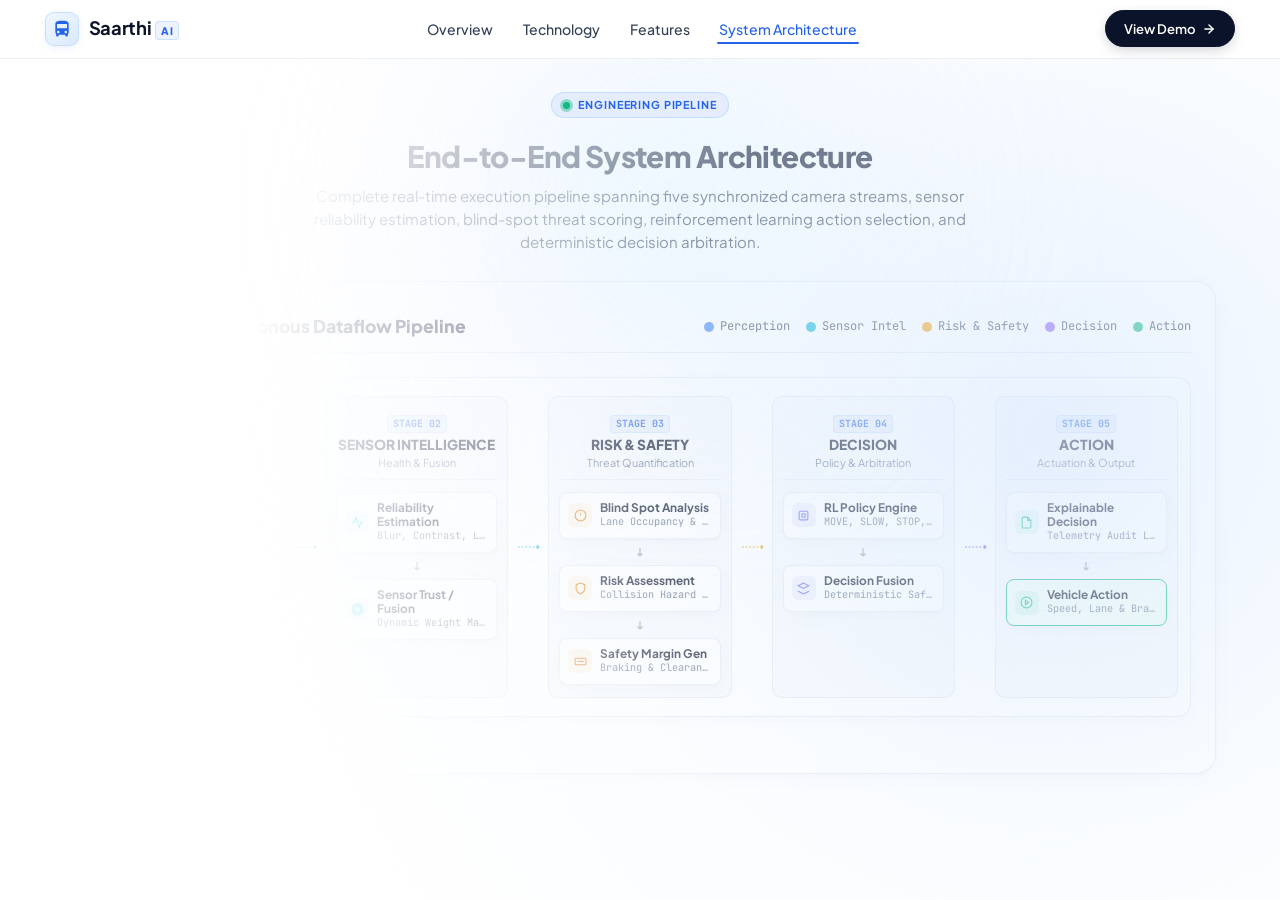
==== commit c03f449d: "feat: add frontend static assets, html pages, and interactive UI components for web application" ====
--- a/web_flask/static/architecture.html
+++ b/web_flask/static/architecture.html
@@ -3,8 +3,8 @@
 <head>
   <meta charset="UTF-8">
   <meta name="viewport" content="width=device-width, initial-scale=1.0">
-  <title>AutoBus AI — End-to-End System Architecture</title>
-  <meta name="description" content="End-to-end engineering architecture pipeline for AutoBus AI: 5 camera feeds, YOLOv8 detection, ByteTrack tracking, sensor reliability estimation, trust fusion, blind spot risk, RL policy, decision fusion, and vehicle actuation.">
+  <title>Saarthi AI — End-to-End System Architecture</title>
+  <meta name="description" content="End-to-end engineering architecture pipeline for Saarthi AI: 5 camera feeds, YOLOv8 detection, ByteTrack tracking, sensor reliability estimation, trust fusion, blind spot risk, RL policy, decision fusion, and vehicle actuation.">
   <link rel="icon" href="data:image/svg+xml,<svg xmlns=%22http://www.w3.org/2000/svg%22 viewBox=%220 0 24 24%22 fill=%22%232563eb%22><path d=%22M4 16c0 .88.39 1.67 1 2.22V20c0 .55.45 1 1 1h1c.55 0 1-.45 1-1v-1h8v1c0 .55.45 1 1 1h1c.55 0 1-.45 1-1v-1.78c.61-.55 1-1.34 1-2.22V6c0-3.5-3.58-4-8-4s-8 .5-8 4v10zm3.5 1c-.83 0-1.5-.67-1.5-1.5S6.67 14 7.5 14s1.5.67 1.5 1.5S8.33 17 7.5 17zm9 0c-.83 0-1.5-.67-1.5-1.5s.67-1.5 1.5-1.5 1.5.67 1.5 1.5-.67 1.5-1.5 1.5zm1.5-6H6V6h12v5z%22/></svg>">
   <link rel="preconnect" href="https://fonts.googleapis.com">
   <link rel="preconnect" href="https://fonts.gstatic.com" crossorigin>
@@ -86,7 +86,7 @@
           <path d="M4 16c0 .88.39 1.67 1 2.22V20c0 .55.45 1 1 1h1c.55 0 1-.45 1-1v-1h8v1c0 .55.45 1 1 1h1c.55 0 1-.45 1-1v-1.78c.61-.55 1-1.34 1-2.22V6c0-3.5-3.58-4-8-4s-8 .5-8 4v10zm3.5 1c-.83 0-1.5-.67-1.5-1.5S6.67 14 7.5 14s1.5.67 1.5 1.5S8.33 17 7.5 17zm9 0c-.83 0-1.5-.67-1.5-1.5s.67-1.5 1.5-1.5 1.5.67 1.5 1.5-.67 1.5-1.5 1.5zm1.5-6H6V6h12v5z"/>
         </svg>
       </div>
-      <span class="brand-text">AutoBus <span class="brand-ai-badge">AI</span></span>
+      <span class="brand-text">Saarthi <span class="brand-ai-badge">AI</span></span>
     </a>
 
     <nav>
--- a/web_flask/static/css/style.css
+++ b/web_flask/static/css/style.css
@@ -1,5 +1,5 @@
 /* ==============================================================================
-   AutoBus AI - Autonomous Urban Bus Perception & Decision System
+   Saarthi AI - Autonomous Urban Bus Perception & Decision System
    Premium Single-Screen Landing Page Styles
    Aesthetic: AI Research / Computer Vision / Future Mobility
    Desktop Target: 100vh Non-Scrollable Single Viewport
@@ -887,16 +887,26 @@
 
 .tech-visual-container {
   width: 100%;
-  border-radius: 10px;
+  max-width: 380px;
+  aspect-ratio: 4 / 5;
+  margin: 0 auto 14px auto;
+  border-radius: 12px;
   overflow: hidden;
   border: 1px solid rgba(226, 232, 240, 0.85);
-  background: #ffffff;
-  margin-bottom: 14px;
+  background-color: #ffffff;
+  background-image: 
+    linear-gradient(rgba(226, 232, 240, 0.6) 1px, transparent 1px),
+    linear-gradient(90deg, rgba(226, 232, 240, 0.6) 1px, transparent 1px);
+  background-size: 20px 20px;
+  display: flex;
+  align-items: center;
+  justify-content: center;
 }
 
 .tech-svg {
   width: 100%;
   height: auto;
+  max-height: 100%;
   display: block;
 }
 
@@ -1291,14 +1301,17 @@
 
 .tech-visual-container {
   width: 100%;
-  height: 145px;
-  min-height: 145px;
-  max-height: 145px;
-  border-radius: 8px;
+  max-width: 380px;
+  aspect-ratio: 4 / 5;
+  margin: 0 auto 14px auto;
+  border-radius: 12px;
   overflow: hidden;
   border: 1px solid rgba(226, 232, 240, 0.85);
-  background: #f8fafc;
-  margin-bottom: 12px;
+  background-color: #ffffff;
+  background-image: 
+    linear-gradient(rgba(226, 232, 240, 0.6) 1px, transparent 1px),
+    linear-gradient(90deg, rgba(226, 232, 240, 0.6) 1px, transparent 1px);
+  background-size: 20px 20px;
   display: flex;
   align-items: center;
   justify-content: center;
@@ -1306,7 +1319,8 @@
 
 .tech-svg {
   width: 100%;
-  height: 100%;
+  height: auto;
+  max-height: 100%;
   display: block;
 }
 
